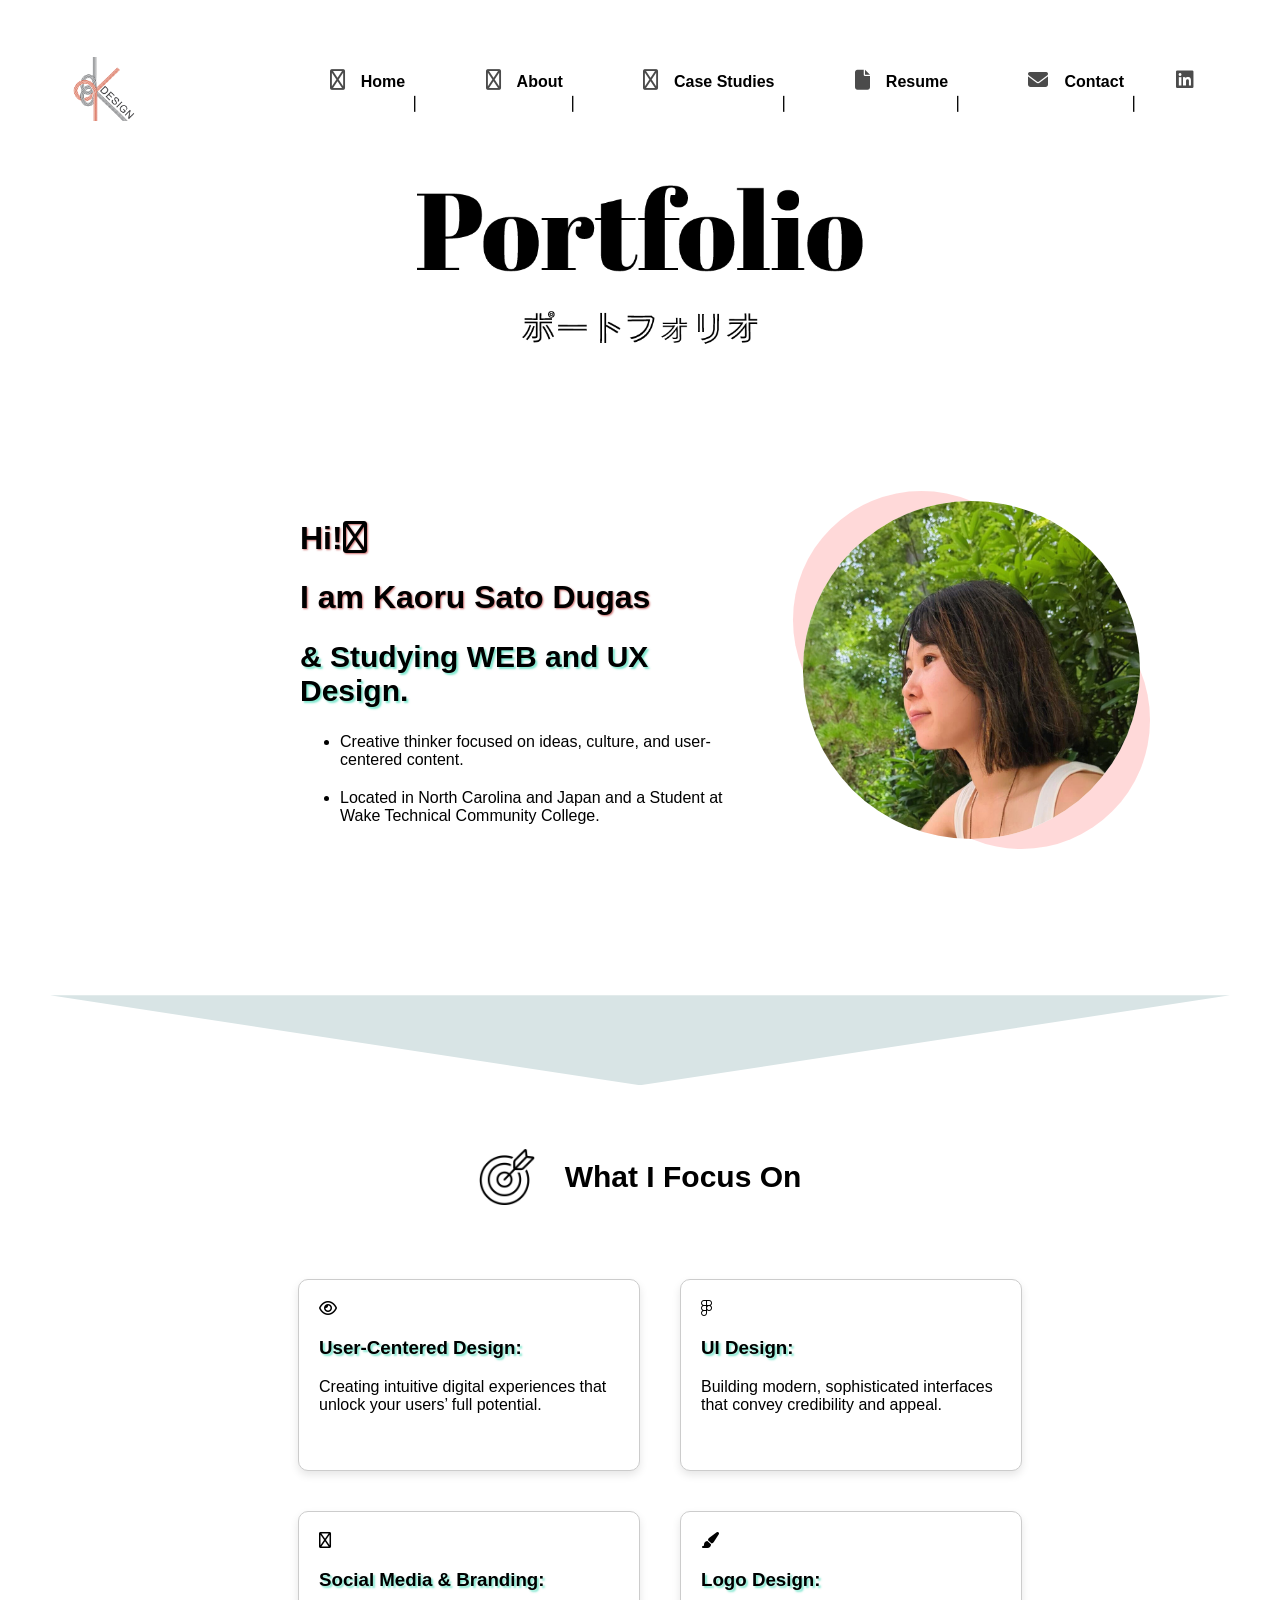
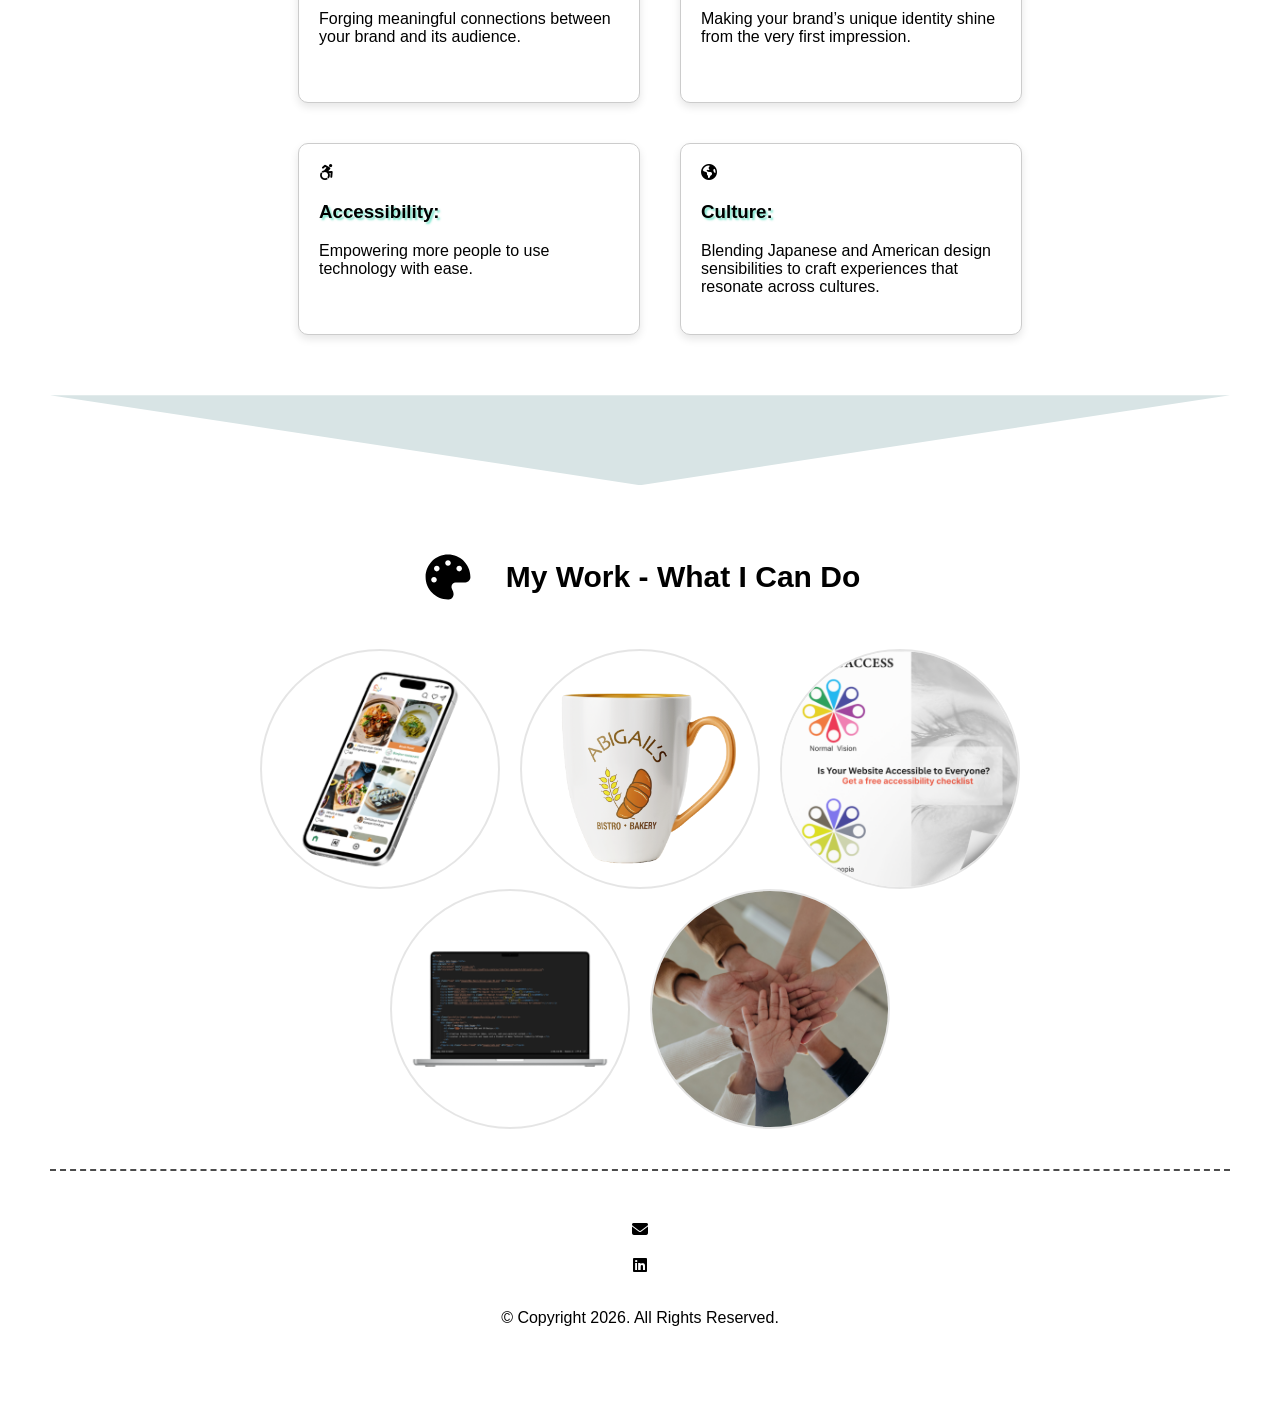
==== index.html @ 859a1fa9 "Initial commit" ====
<!DOCTYPE html>
<!-- comment
     Name: Kaoru Sato Dugas
     File name: portfolio.html
     Date: 1/29 2025
-->
     <html lang="en">
        <head>
            <title>Kaoru Sato Dugas</title>
            <meta charset="utf-8">
           <link rel="stylesheet" href="styles.css">
           <link rel="stylesheet" href="https://cdnjs.cloudflare.com/ajax/libs/font-awesome/6.5.0/css/all.min.css">
        </head>
        <body>
            <header>
                <a href="index.html">
                <img class="logo" src="images/New-Kaoru-Design-Logo-03.png" alt="Company Logo">
                </a>
                <nav>
                 <ul class="menu">
                    <li><a href="index.html"><i class="fa-regular fa-house"></i>　Home　</a>&#10072;</li>
                    <li><a href="about.html"><i class="fa-regular fa-circle-info"></i>　About　</a>&#10072;</li>
                    <li><a href="case-study.html"><i class="fa-regular fa-palette"></i>　Case Studies　</a>&#10072;</li>
                    <li><a href="resume.html"><i class="fa-solid fa-file"></i>　Resume　</a>&#10072;</li>
                    <li><a href="contact.html"><i class="fa-solid fa-envelope"></i>　Contact　</a>&#10072;</li>
                    <li><a href="https://www.linkedin.com/in/kaoru-sato-dugas-526174352/" target="_blank"><i class="fa-brands fa-linkedin"></i></a></li>
                 </ul>
                </nav>
            </header>
            <main>
                <img class="portfolio-image" src="images/Portfolio.png" alt="text-portfolio">
                <div class="index-flex">
                    <div class="index-text">
                       <h1>Hi!<i class="fa-regular fa-hand-sparkles"></i></h1>
                       <h1>I am Kaoru Sato Dugas</h1>
                       <h2 class="blue">& Studying WEB and UX Design.</h2>
                       <ul>
                         <li>Creative thinker focused on ideas, culture, and user-centered content.</li>
                         <li>Located in North Carolina and Japan and a Student at Wake Technical Community College.</li>
                       </ul>
                    </div>
                    <figure><img class="index-framed" src="images/sato.png" alt="Kaoru"></figure>
                </div>
                <div class="triangle"></div>

                <!--describe what I focus on-->
                <div class="topic">
                  <img class="target" src="images/target.png" alt="Target Icon">
                  <h2>What I Focus On</h2>
                </div>
                <ul class="lists">
                    <li class="cards"><i class="fa-regular fa-eye"></i>  <h3 class="blue">User-Centered Design:</h3> <p>Creating intuitive digital experiences that unlock your users’ full potential.</p></li>
                    <li class="cards"><i class="fa-brands fa-figma"></i>  <h3 class="blue">UI Design:</h3> <p>Building modern, sophisticated interfaces that convey credibility and appeal.</p></li>
                    <li class="cards"><i class="fa-regular fa-icons"></i>  <h3 class="blue">Social Media & Branding:</h3> <p>Forging meaningful connections between your brand and its audience.</p></li>
                    <li class="cards"><i class="fa-solid fa-paintbrush"></i>  <h3 class="blue">Logo Design:</h3> <p>Making your brand’s unique identity shine from the very first impression.</p></li>
                    <li class="cards"><i class="fa-brands fa-accessible-icon"></i> <h3 class="blue">Accessibility:</h3> <p>Empowering more people to use technology with ease.</p></li>
                    <li class="cards"><i class="fa-solid fa-earth-americas"></i>  <h3 class="blue">Culture:</h3> <p>Blending Japanese and American design sensibilities to craft experiences that resonate across cultures.</p></li>
                </ul>
                <div class="triangle"></div>

                <!--my projects that best showcase my skills-->
                <div class="topic">
                  <img class="target" src="images/palette-solid-full.svg" alt="Palette Icon">
                  <h2>My Work - What I Can Do</h2>
                </div>
                <div class="container">
                     <img class="mockup" src="images/app-mockup.png" alt="Foody with AI mockup">
                     <img class="mockup" src="images/Mug-logo.png" alt="Foody with AI mockup">
                     <img class="mockup" src="images/social-media.png" alt="Foody with AI mockup">
                </div>
                <div class="container">
                     <img class="mockup" src="images/coding-mockup.png" alt="Foody with AI mockup">
                     <img class="mockup" src="images/team.png" alt="Foody with AI mockup">
                </div>
            </main>
            <footer>
                <div class="border"></div>
                 <div class="social">
                     <a href="mailto:ksato@my.waketech.edu" class="icons"><i class="fa-solid fa-envelope"></i>
                     <a href="https://www.linkedin.com/in/kaoru-sato-dugas-526174352/" class="icons"><i class="fa-brands fa-linkedin"></i>
                </div>
                <p>© Copyright 2026. All Rights Reserved.</p>
            </footer>
        </body>
    </html>
---- styles.css ----
/*
Name: Kaoru Sato Dugas
     File name: styles.css
     Date: 3/23 2026
*/

/*whole website design*/
body {
    background-color: white;
    font-family: Arial, sans-serif;
    margin: 50px;
}

/*add style for header*/
header {
    display: flex;       
    justify-content: space-between;
    align-items: center;       
    padding: 0px 20px;
    background-color: white;
}

/*add style for navbar*/
.logo {
    width: 30%;
    height: auto;
}

nav ul {
    list-style-type: none;
    margin: 0;
    text-align: right;
}

.menu {
     display: flex;
     list-style: none;
     gap: 20px;
     margin: 0;
     padding: 0;
}

nav li {
    display: inline-block;
}

nav li a {
    color: black;
    font-weight: bolder;
    text-align: center;
    text-decoration: none;
    padding: 1em;
    padding-bottom: 3em;
}

.menu i {
  font-size: 20px;
  color: #4b4b4b;
}

/* the top image */
.portfolio-image {
    display: block;
    margin: 0 auto;
    display: flex;
    justify-content: center;
    align-items: center;
    width: 40%;
    height: auto;
    padding-top: 30px;
}

/* Separator */
.triangle {
  clip-path: polygon(100% 0, 0 0, 50% 100%);
  height:10vmin;
  background-color:#D8E4E5;
  margin-bottom: 50px;
}

.border {
border-bottom:2px dashed #4b4b4b;
padding-top: 40px;
}

/* the What I Focus on section */
.topic {
    display: flex;
    justify-content: center;
    align-items: center;
    margin: 30px;
    gap: 10px;
}

.lists {
    list-style: none;
    display: flex;
    justify-content: center;
    align-items: center;
    margin: 50px;
    flex-wrap: wrap;
    gap: 20px;
}

.cards {
    border: 1px solid #ccc;    
    border-radius: 10px;       
    padding: 20px;             
    width: 300px;
    height: 150px;            
    box-shadow: 0 4px 8px rgba(0,0,0,0.1); 
    background-color: #fff;    
    margin: 10px;     
}

/* the My Work section */
.container {
    display: flex;
    flex-wrap: wrap;
    gap: 20px;
    justify-content: center;
}

.mockup {
    width: 20%;
    height: auto;
    border-radius: 50%;
    border: 2px solid rgba(0,0,0,0.1);
    object-fit: cover;
}

.target {
    width: 5%;
    height: auto;
    padding-right: 20px;
}

/* design for my image */
:root {
    --yellow: #ffbdbd91;
    --bgColor: #f1f5c6;
  }

  .index-framed {
    border-radius: 50%;
    box-shadow:
    -50px -50px 0 -40px var(--yellow),
    50px 50px 0 -40px var(--yellow);
    margin-left: 0;
    width: 100%;
    height: auto;
}

.index-flex {
    display: flex;
    align-items: center;
    margin: 50px;
}

.index-text {
    margin: 100px 0 100px 200px;
}

/* decoration for h1 and h2 */
h1 {
    text-shadow: 1px 1px 2px #a7010191;
}

.red {
    display: flex;
    justify-content: center;
}

h2 {
    display: flex;
    justify-content: left;
    font-size: 30px;
}

.blue {
    text-shadow: 2px 2px 2px #04d2a280;
}

/* about page */
.about-item {
    height: auto;
    display: flex;       
    justify-content: space-between;
    align-items: center;       
    gap: 50px;
    background-color: white;
    margin-top: 50px;
}

.about-text {
    letter-spacing: 4px;
    display: flex;
    flex-direction: column;
}

.index-framed-2 {
    border-radius: 50%;
    box-shadow:
    -50px -50px 0 -40px var(--yellow),
    50px 50px 0 -40px var(--yellow);
    margin-left: 0;
    width: 30%;
    height: auto;
}

.index-framed-3 {
    text-align: center;
    width: 60%;
    height: auto;
    margin: 50px;
}

.highlight {
    color: blue;
    text-decoration-line: underline;
    text-decoration-style: wavy;
    text-decoration-color: rgb(255, 204, 0);
}

.highlight-1 {
    color: red;
    text-decoration-line: underline;
    text-decoration-style: wavy;
    text-decoration-color: rgb(255, 204, 0);
}

/* case study page */
.case-study-center {
   margin: 100px;
}

.items {
    font-size: 18px;
    font-weight: bold;
    color: #826d62;
    padding-top: 20px;
}

.case-study-cards {
    padding: 20px;             
    width: 500px;
    height: 300px;            
    margin: 10px;
    
}

.mockup-images {
    height: 80%;
    width: auto;
    border: 1px solid #ccc;    
    border-radius: 10px;
}

.support-info {
    color: rgb(110, 110, 110);
}

.personas {
    width: 50%;
    height: auto;
}

.social-media{
    width: 30%;
    height: auto;
}

.video-wrapper {
  position: relative;
  padding-bottom: 56.25%;
  height: 0;
}

.video-wrapper iframe {
  position: absolute;
  width: 100%;
  height: 100%;
}

.underline {
    text-decoration-line: underline;
    text-decoration-style: wavy;
    text-decoration-color: rgb(255, 204, 0);
}

.highligh {
    border: 1px solid #ccc;          
    padding: 0 50px 50px 50px;             
    width: 100%;
    height: 100%;            
    box-shadow: 0 4px 8px rgba(0,0,0,0.1); 
    background-color: #fff;    
    margin-top: 100px;
}

.box-1 {
    border: 1px solid #ccc;          
    padding: 10px 10px 10px 10px;             
    width: 100%;
    height: 100%;            
    box-shadow: 0 4px 8px rgba(0,0,0,0.1); 
    background-color: #fff;    
    margin-top: 100px;
}

.research {
    width: 100%;
    height: auto;
    padding: 20px;
}

.test-row {
    display: flex;
    overflow-x: auto;
    gap: 16px;
}

.test-row img {
  width: 300px;
  height: auto;
  flex-shrink: 0;
}

/* resume page */
.resume {
    max-width: 100%;
    height: auto;
}

/* contact page */
.contact-container {
    display: flex;
    justify-content: center;
    margin-top: 100px;
}

.contact-form-container {
    background-color: #fff;
    padding: 20px;
    border-radius: 8px;
    box-shadow: 0 4px 8px rgba(0, 0, 0, 0.2);
    max-width: 600px;
    width: 100%;
}

.portfolio {
    flex: 1 0 40%;
    margin: 10px;
    text-align: left;
    padding: 20px;
    border: 1px solid #ccc;
}

.title {
   text-align: center;
}

.mochi {
    width: 300px;
    height: auto;
}

.skill {
    display: flex;
    justify-content: center;
}

li {
    margin: 20px 0;
}

a:link {
    text-decoration: none;
    color: black;
}

a:visited {
    text-decoration: none;
    color: gray;
}

a:hover {
    color: #826d62;
}

a:active {

    color: ##826d62;
}

.box {
    display: flex;
    justify-content: center;
    margin-top: 30px;
}

.form-group {
    margin-bottom: 1rem;
}

label {
    display: block;
    margin-bottom: 0.5rem;
    font-weight: bold;
    color: #333;
}

input, textarea {
    width: 100%;
    padding: 0.8rem;
    border: 1px solid #ddd;
    border-radius: 4px;
    box-sizing: border-box;
    font-size: 1rem;
}

textarea {
    resize: vertical;
}

.error-message {
    color: red;
    font-size: 0.875rem;
    display: none;
}

.submit-button {
    background-color: #28a745;
    color: white;
    border: none;
    padding: 0.75rem;
    border-radius: 4px;
    font-size: 1rem;
    cursor: pointer;
    width: 100%;
    transition: background-color 0.3s;
}

.submit-button:hover {
    background-color: #218838;
}

footer p {
    text-align: center;
}

.icons {
    display: flex;
    justify-content: center;
    padding: 10px;
}

.social {
    padding-top:  40px;
    justify-content: space-between;
    align-items: center; 
}

/* style for mobile screen 1000px
@media screen and (max-width: 1000px) {
    .index-flex {
        display: inline-block;
        align-items: center;
    }

    .index-text {
        margin: 10px;
    }

    .index-framed {
        margin-top: 20px;
    }

    .about-item {
    display: block\;
    justify-content: center;
    margin: 10px;
    }
}

@media screen and (max-width: 500px) {
    body {
        font-size: 20px;
        margin: 0;
    }

    nav ul li {
        font-size: 30px;
        display: inline-block;
        justify-content: space-around;
    }

    .index-container {
        display: flex;
        flex-direction: column;
    }

    a {
        font-size: 20px;
    }

    .social {
        font-size: 20px;
        display: flex;
        flex-direction: column;
        justify-content: center;
    }
}
    */
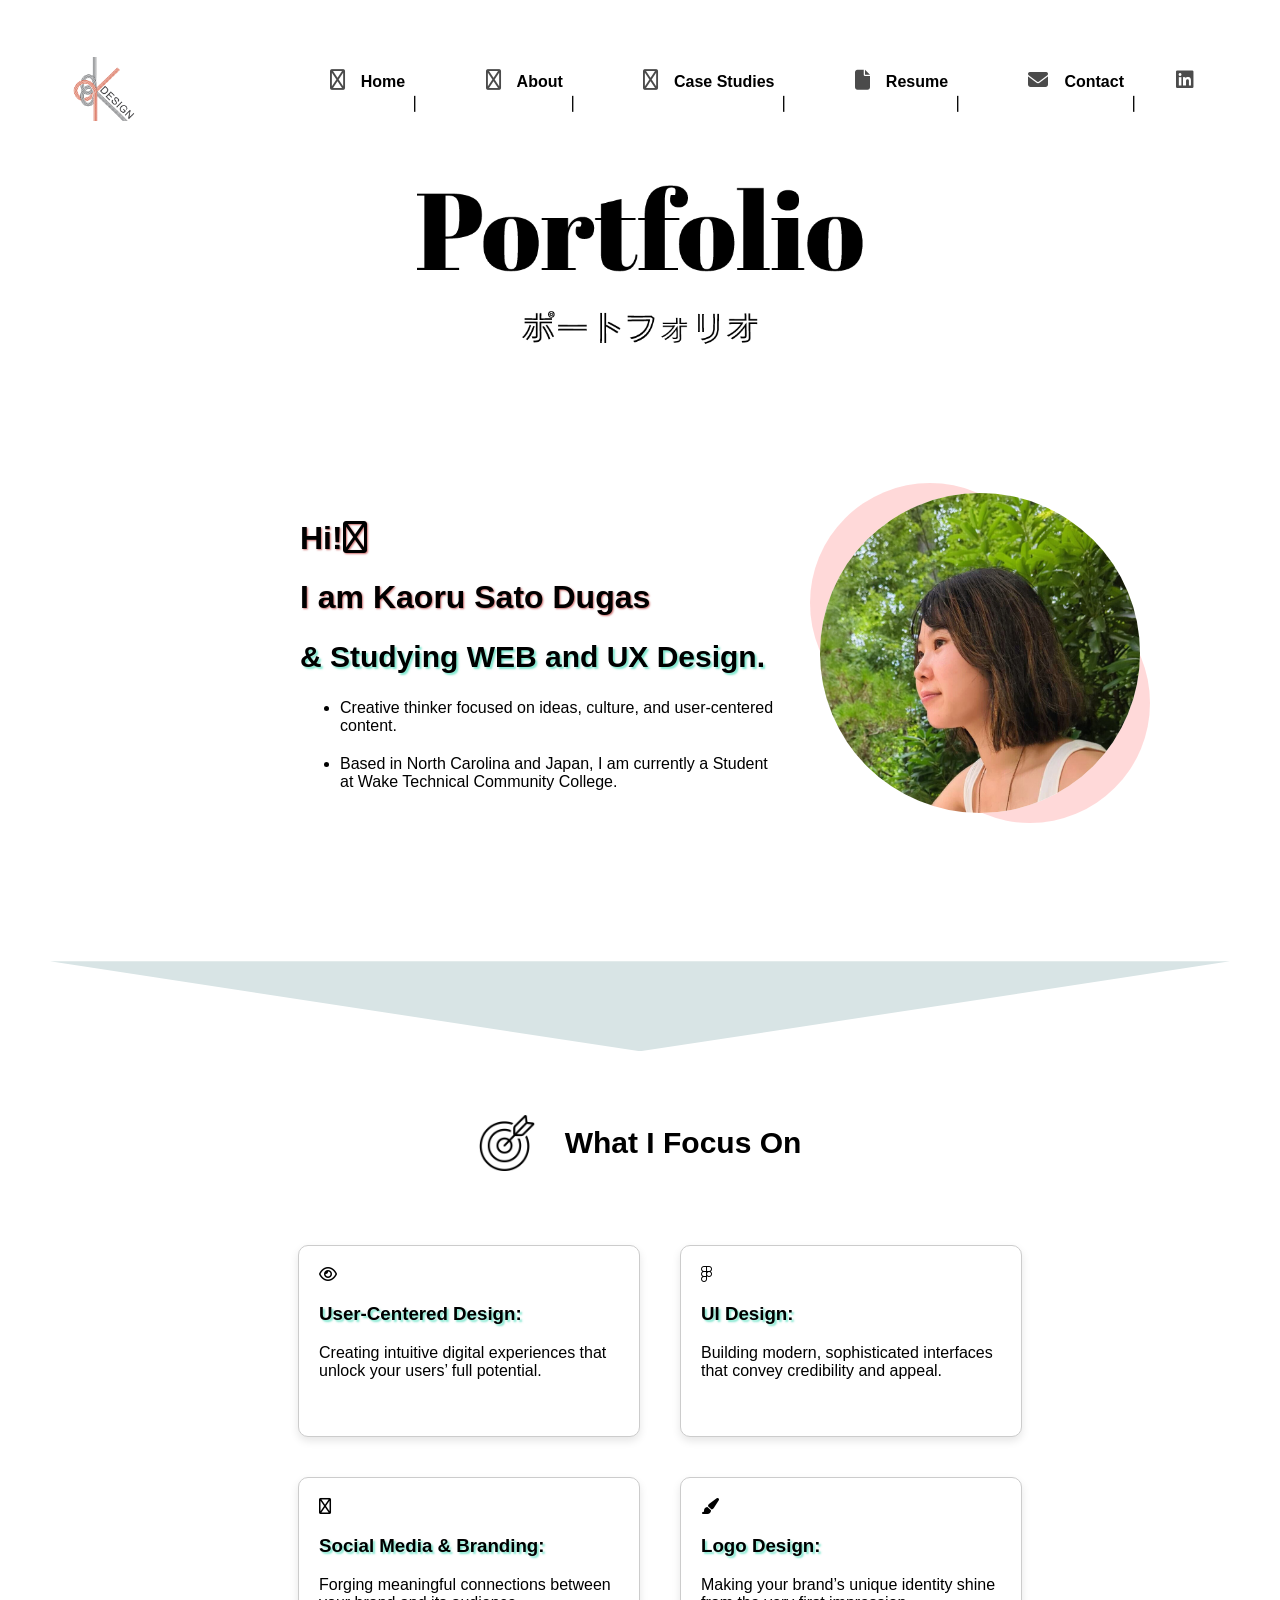
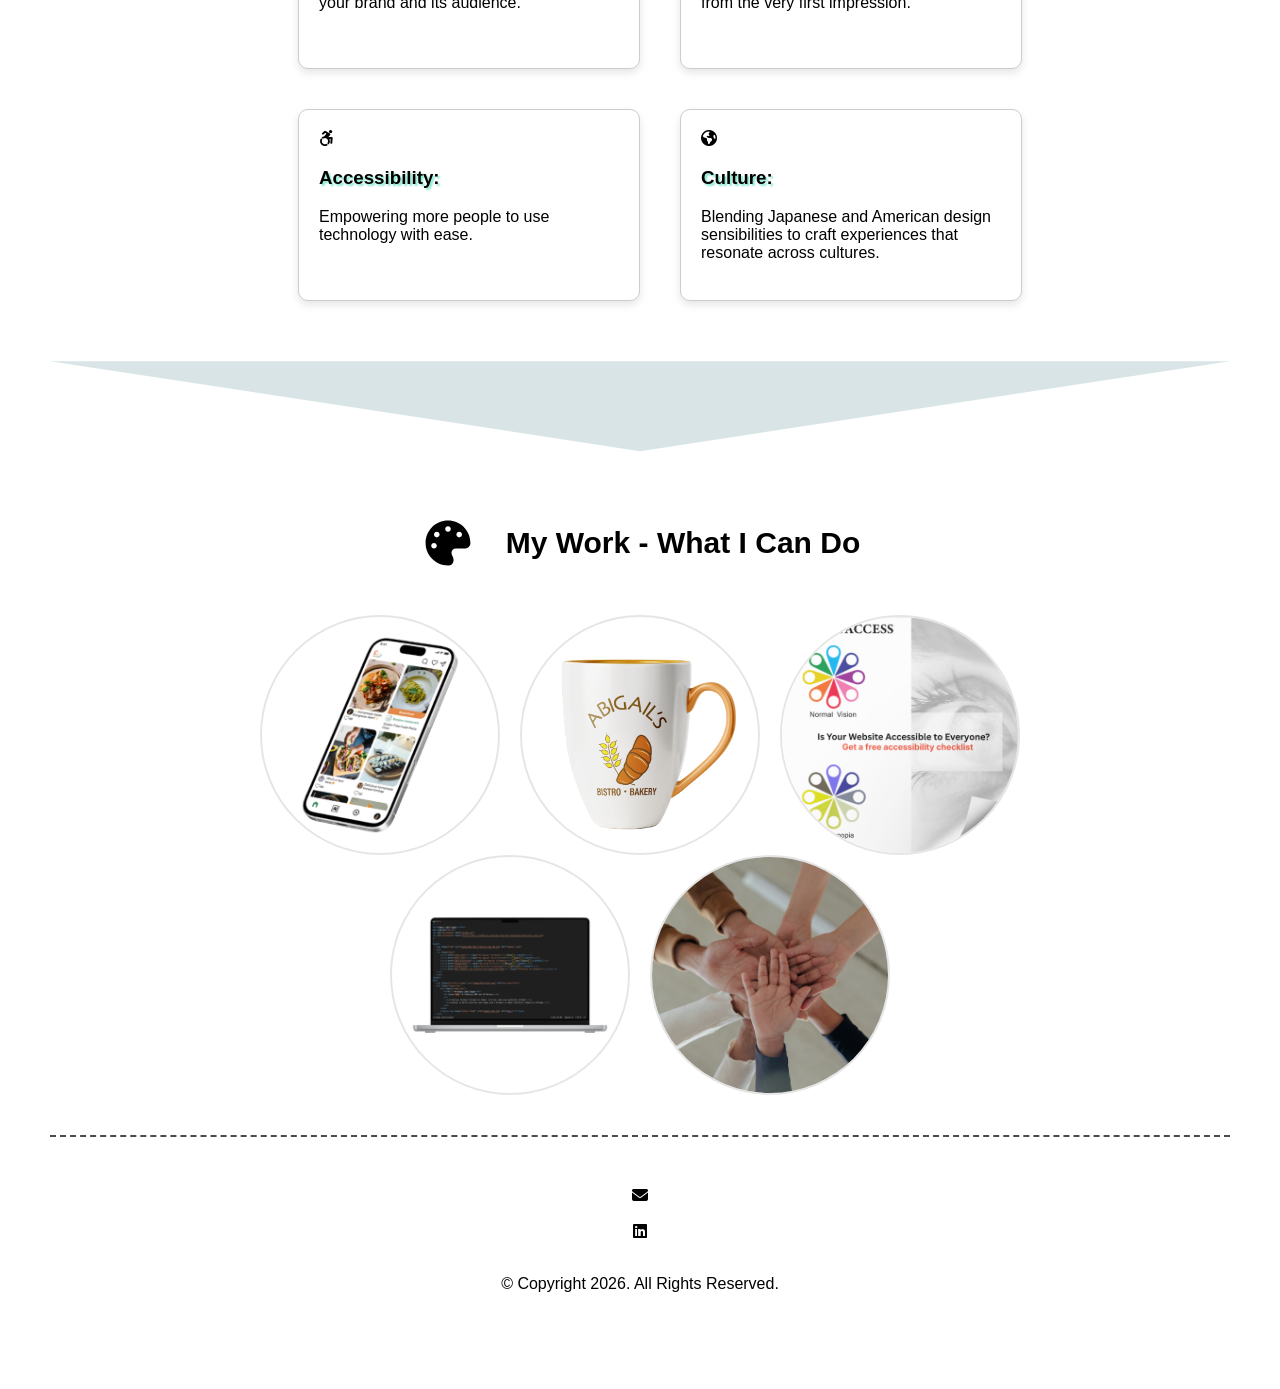
==== commit eeb77417: "Fix wording in index" ====
--- a/index.html
+++ b/index.html
@@ -36,7 +36,7 @@
                        <h2 class="blue">& Studying WEB and UX Design.</h2>
                        <ul>
                          <li>Creative thinker focused on ideas, culture, and user-centered content.</li>
-                         <li>Located in North Carolina and Japan and a Student at Wake Technical Community College.</li>
+                         <li>Based in North Carolina and Japan, I am currently a Student at Wake Technical Community College.</li>
                        </ul>
                     </div>
                     <figure><img class="index-framed" src="images/sato.png" alt="Kaoru"></figure>
